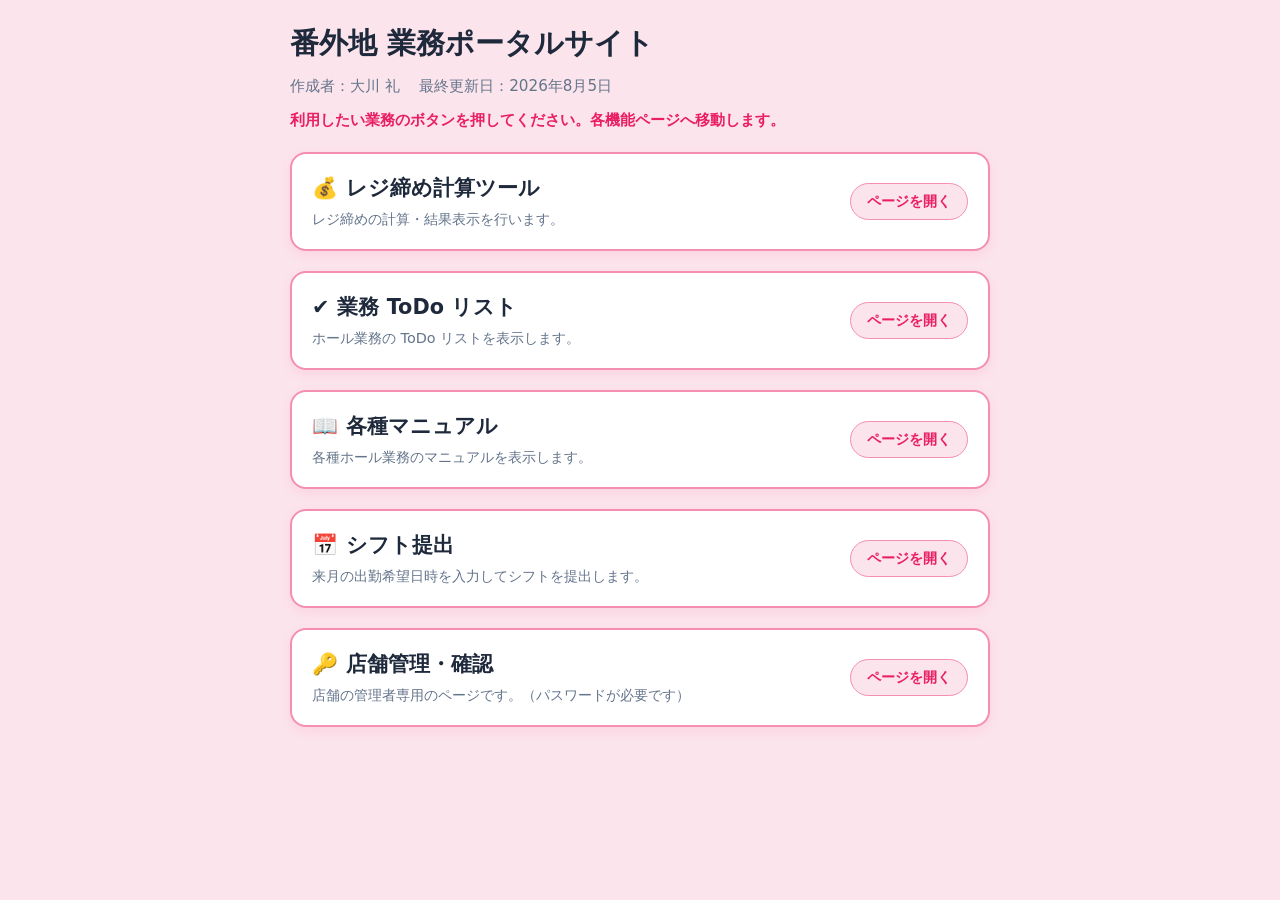
==== index.html @ 6f8019c8 "local commit" ====
<!doctype html>
<html lang="ja">
  <head>
    <meta charset="UTF-8" />
    <meta name="viewport" content="width=device-width, initial-scale=1.0" />
    <title>番外地 業務ポータルサイト</title>
    <link rel="stylesheet" href="common.css" />
    <link rel="stylesheet" href="style.css" />
  </head>
  <body>
    <!-- ヘッダー部分 -->
    <header>
      <h1>番外地 業務ポータルサイト</h1>
      <div class="meta-info">
        作成者：大川 礼 &nbsp;&nbsp; 最終更新日：2026年8月5日
      </div>
      <div class="notice">
        利用したい業務のボタンを押してください。各機能ページへ移動します。
      </div>
    </header>

    <!-- モーダル（準備中メッセージ用） -->
    <div id="modal-overlay" class="modal-overlay hidden">
      <div class="modal-content">
        <div class="modal-icon">🚧</div>
        <h2>準備中です</h2>
        <p id="modal-message">該当のページは現在準備中です。</p>
        <button type="button" class="modal-close-btn" onclick="closeModal()">
          閉じる
        </button>
      </div>
    </div>

    <!-- メインコンテンツ -->
    <main>
      <!-- レジ締めページへのボタン -->
      <div class="menu-card" onclick="navigateTo('bangaiti_calc-site.html')">
        <div class="card-info">
          <h2><span>💰</span> レジ締め計算ツール</h2>
          <p>レジ締めの計算・結果表示を行います。</p>
        </div>
        <div class="card-btn">ページを開く</div>
      </div>

      <!-- ToDoリストページへのボタン -->
      <div class="menu-card" onclick="navigateTo('todo_list.html')">
        <div class="card-info">
          <h2><span>✔️</span>業務 ToDo リスト</h2>
          <p>ホール業務の ToDo リストを表示します。</p>
        </div>
        <div class="card-btn">ページを開く</div>
      </div>

      <!-- マニュアルページへのボタン -->
      <div class="menu-card" onclick="navigateTo('manual.html')">
        <div class="card-info">
          <h2><span>📖</span>各種マニュアル</h2>
          <p>各種ホール業務のマニュアルを表示します。</p>
        </div>
        <div class="card-btn">ページを開く</div>
      </div>

      <!-- シフト提出ページへのボタン -->
      <div class="menu-card" onclick="navigateTo('shift.html')">
        <div class="card-info">
          <h2><span>📅</span> シフト提出</h2>
          <p>来月の出勤希望日時を入力してシフトを提出します。</p>
        </div>
        <div class="card-btn">ページを開く</div>
      </div>

      <!-- 店舗管理・確認へのボタン -->
      <div class="menu-card" onclick="openManagerPage()">
        <div class="card-info">
          <h2><span>🔑</span> 店舗管理・確認</h2>
          <p>店舗の管理者専用のページです。（パスワードが必要です）</p>
        </div>
        <div class="card-btn">ページを開く</div>
      </div>
    </main>

    <script src="script.js"></script>
  </body>
</html>
---- common.css ----
/* ==========================================================================
   共通デザインシステム (common.css)
   ========================================================================== */

:root {
  --bg-color: #fce4ec;       /* 淡いピンクの背景色 */
  --card-bg: #ffffff;       /* 白色の角丸カード */
  --primary-pink: #e91e63;   /* ブランドメイン（濃いピンク） */
  --primary-hover: #d81b60;  /* ボタンホバー時 */
  --border-pink: #f48fb1;    /* カードや枠線のピンク */
  --text-dark: #1e293b;      /* メインテキスト色 */
  --text-sub: #64748b;       /* サブテキスト色 */
  --danger-red: #ef4444;     /* 警告・削除色 */
  --success-green: #107c41;   /* 成功・確定色 */
  --radius-card: 16px;
  --radius-btn: 30px;
  --shadow-card: 0 4px 12px rgba(233, 30, 99, 0.08);
}

* {
  box-sizing: border-box;
}

body {
  font-family: system-ui, -apple-system, "Segoe UI", Roboto, "Helvetica Neue", Arial, "Hiragino Sans", "Hiragino Kaku Gothic ProN", Meiryo, sans-serif;
  background-color: var(--bg-color);
  color: var(--text-dark);
  margin: 0;
  padding: 24px 16px;
  display: flex;
  flex-direction: column;
  align-items: center;
}

html {
  overflow-y: scroll;
}

/* 画面中央の最大幅を統一 (ポータル、管理画面、計算、ToDo共通) */
header, main, .main-container {
  width: 100%;
  max-width: 700px;
}

/* 見出し統一 */
h1 {
  font-size: 1.8rem;
  font-weight: bold;
  color: var(--text-dark);
  margin: 0 0 12px 0;
}

h2 {
  font-size: 1.25rem;
  font-weight: bold;
  color: var(--primary-pink);
  margin: 0 0 16px 0;
}

/* カードデザイン統一 */
.card, .manager-card, .menu-card, .todo-card {
  background-color: var(--card-bg);
  border: 2px solid var(--border-pink);
  border-radius: var(--radius-card);
  padding: 20px;
  margin-bottom: 20px;
  box-shadow: var(--shadow-card);
}

/* -----------------------------------
   共通：ポータルサイトに戻るボタン
----------------------------------- */
.back-to-portal-container {
  margin-bottom: 20px;
  display: flex;
  justify-content: flex-start;
  width: 100%;
}

.back-btn {
  display: inline-flex;
  align-items: center;
  justify-content: center;
  background-color: #ffffff;
  color: var(--primary-pink);
  border: 1.5px solid var(--border-pink);
  border-radius: var(--radius-btn);
  padding: 8px 20px;
  font-size: 0.9rem;
  font-weight: bold;
  text-decoration: none;
  box-shadow: 0 2px 6px rgba(233, 30, 99, 0.08);
  transition: all 0.2s ease;
}

.back-btn:hover {
  background-color: var(--bg-color);
  border-color: var(--primary-pink);
  transform: translateY(-1px);
  box-shadow: 0 4px 10px rgba(233, 30, 99, 0.15);
}

/* -----------------------------------
   共通：ボタン＆フォームパーツ
----------------------------------- */
input[type="number"],
input[type="text"],
select {
  padding: 8px 12px;
  border: 1.5px solid var(--border-pink);
  border-radius: 8px;
  font-size: 0.95rem;
  outline: none;
  background-color: #ffffff;
  color: var(--text-dark);
  transition: border-color 0.2s;
}

input[type="number"]:focus,
input[type="text"]:focus,
select:focus {
  border-color: var(--primary-pink);
  box-shadow: 0 0 0 3px rgba(233, 30, 99, 0.15);
}

button, .action-btn {
  background-color: var(--primary-pink);
  color: #ffffff;
  border: none;
  border-radius: 8px;
  padding: 10px 18px;
  font-size: 0.95rem;
  font-weight: bold;
  cursor: pointer;
  transition: background-color 0.2s ease, transform 0.1s ease;
}

button:hover, .action-btn:hover {
  background-color: var(--primary-hover);
}

button:active, .action-btn:active {
  transform: scale(0.98);
}
---- style.css ----
/* ==========================================================================
   ポータルサイト専用スタイル (style.css)
   ========================================================================== */

/* ヘッダー固有 */
.meta-info {
  color: var(--text-sub);
  font-size: 0.95rem;
  margin-bottom: 12px;
}

.notice {
  color: var(--primary-pink);
  font-size: 0.95rem;
  font-weight: bold;
  margin-top: 8px;
  margin-bottom: 20px;
  line-height: 1.5;
}

/* メニューカード固有 */
.menu-card {
  cursor: pointer;
  display: flex;
  align-items: center;
  justify-content: space-between;
  transition: transform 0.2s ease, box-shadow 0.2s ease, border-color 0.2s ease;
}

.menu-card:hover {
  transform: translateY(-2px);
  box-shadow: 0 6px 16px rgba(233, 30, 99, 0.15);
  border-color: var(--primary-pink);
}

.card-info h2 {
  font-size: 1.3rem;
  margin: 0 0 8px 0;
  color: var(--text-dark);
  display: flex;
  align-items: center;
  gap: 8px;
}

.card-info p {
  margin: 0;
  color: var(--text-sub);
  font-size: 0.9rem;
}

.card-btn {
  background-color: var(--bg-color);
  color: var(--primary-pink);
  border: 1px solid var(--border-pink);
  border-radius: 20px;
  padding: 8px 16px;
  font-size: 0.9rem;
  font-weight: bold;
  white-space: nowrap;
  margin-left: 16px;
}

/* -----------------------------------
   「準備中」モーダルポップアップ
----------------------------------- */
.modal-overlay {
  position: fixed;
  top: 0;
  left: 0;
  width: 100%;
  height: 100%;
  background-color: rgba(0, 0, 0, 0.4);
  display: flex;
  align-items: center;
  justify-content: center;
  z-index: 1000;
  opacity: 1;
  transition: opacity 0.2s ease;
}

.modal-overlay.hidden {
  display: none;
  opacity: 0;
}

.modal-content {
  background-color: #ffffff;
  border: 2px solid var(--border-pink);
  border-radius: var(--radius-card);
  padding: 28px 24px;
  width: 90%;
  max-width: 360px;
  text-align: center;
  box-shadow: 0 8px 24px rgba(0, 0, 0, 0.15);
}

.modal-icon {
  font-size: 2.5rem;
  margin-bottom: 8px;
}

.modal-content h2 {
  font-size: 1.3rem;
  margin: 0 0 8px 0;
  color: var(--text-dark);
}

.modal-content p {
  font-size: 0.9rem;
  color: var(--text-sub);
  margin: 0 0 20px 0;
  line-height: 1.4;
}

.modal-close-btn {
  border-radius: 20px;
  padding: 8px 24px;
}
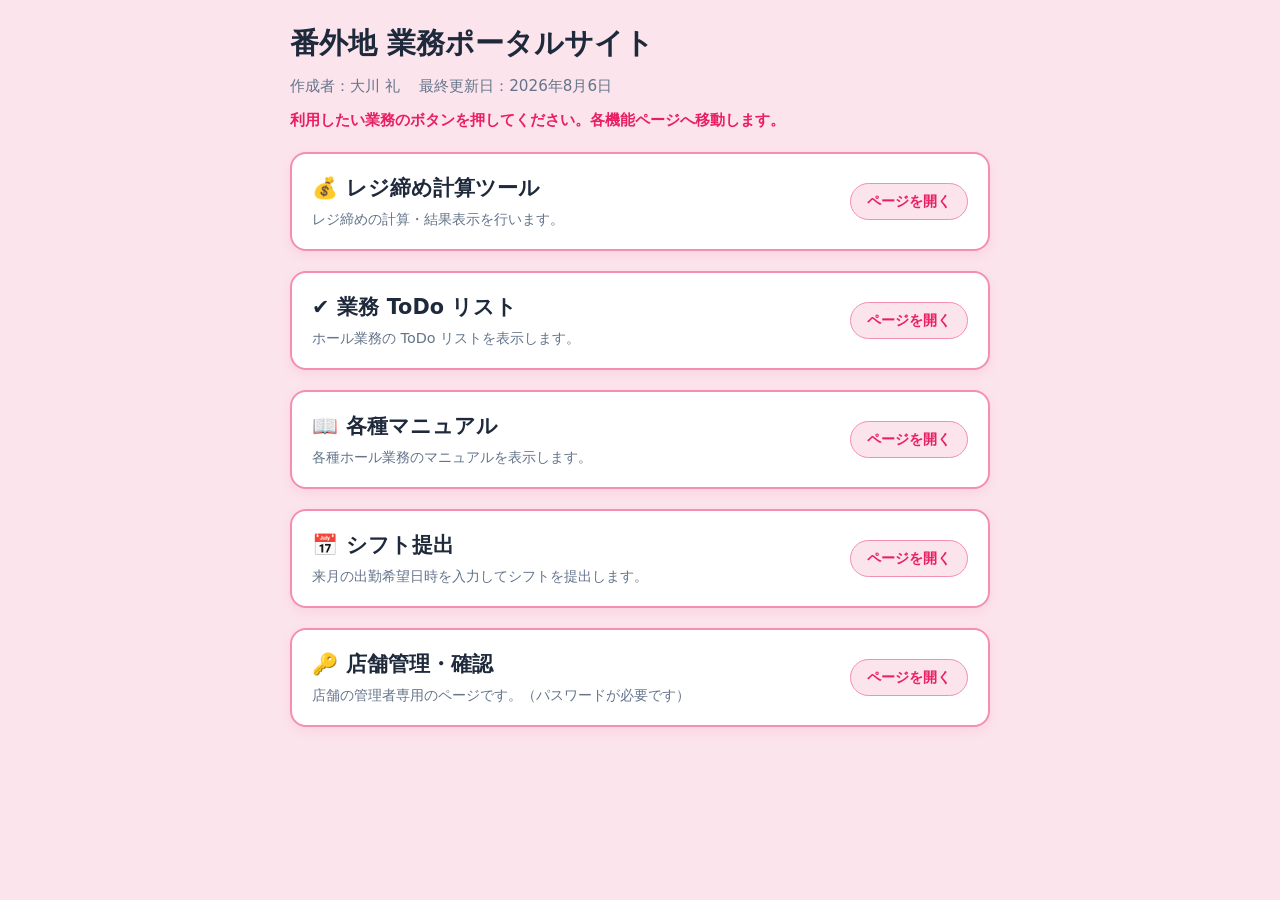
==== commit f1098d0c: "コードの変更" ====
--- a/index.html
+++ b/index.html
@@ -12,7 +12,7 @@
     <header>
       <h1>番外地 業務ポータルサイト</h1>
       <div class="meta-info">
-        作成者：大川 礼 &nbsp;&nbsp; 最終更新日：2026年8月5日
+        作成者：大川 礼 &nbsp;&nbsp; 最終更新日：2026年8月6日
       </div>
       <div class="notice">
         利用したい業務のボタンを押してください。各機能ページへ移動します。
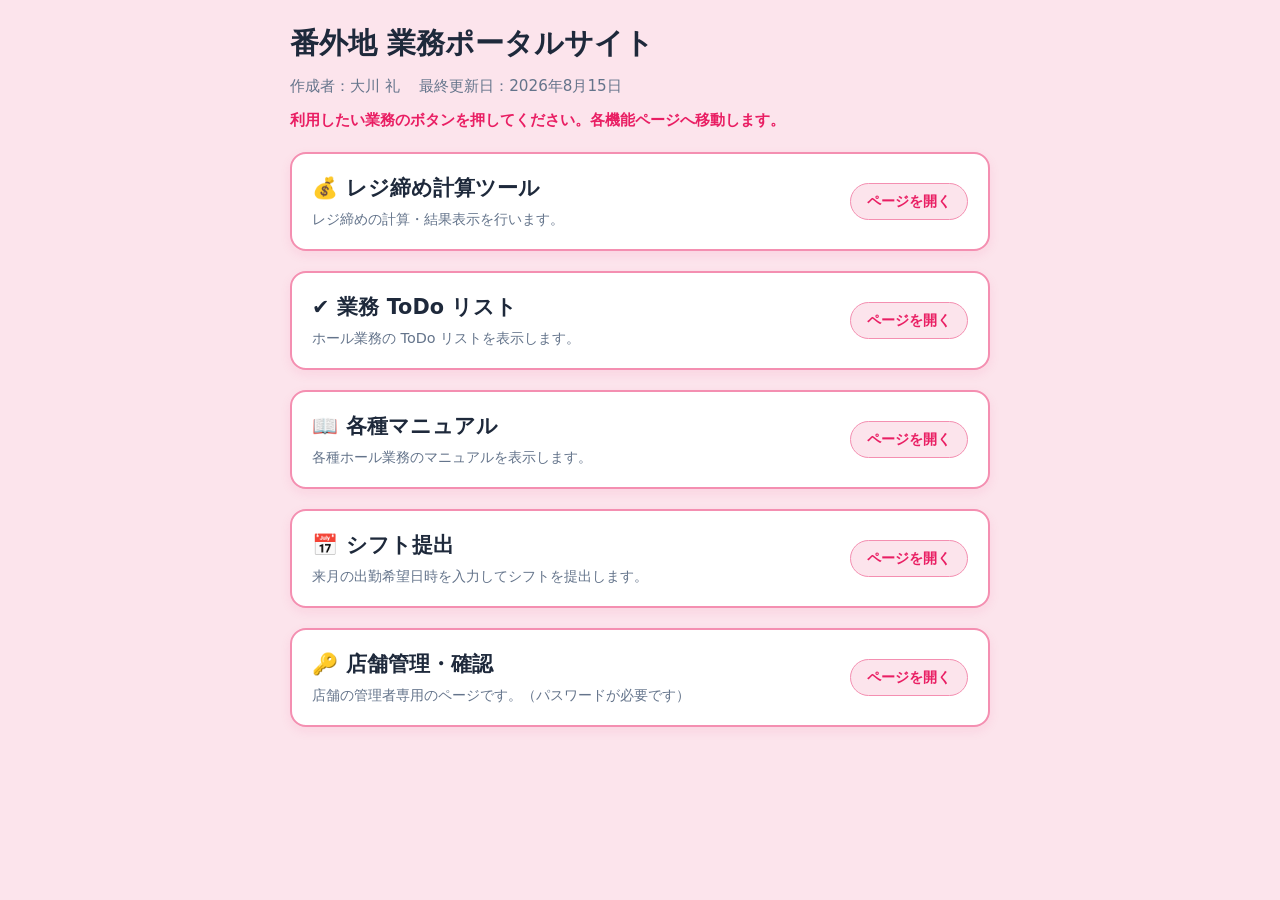
==== commit 2da21edd: "8.15_変更_1" ====
--- a/index.html
+++ b/index.html
@@ -12,7 +12,7 @@
     <header>
       <h1>番外地 業務ポータルサイト</h1>
       <div class="meta-info">
-        作成者：大川 礼 &nbsp;&nbsp; 最終更新日：2026年8月6日
+        作成者：大川 礼 &nbsp;&nbsp; 最終更新日：2026年8月15日
       </div>
       <div class="notice">
         利用したい業務のボタンを押してください。各機能ページへ移動します。
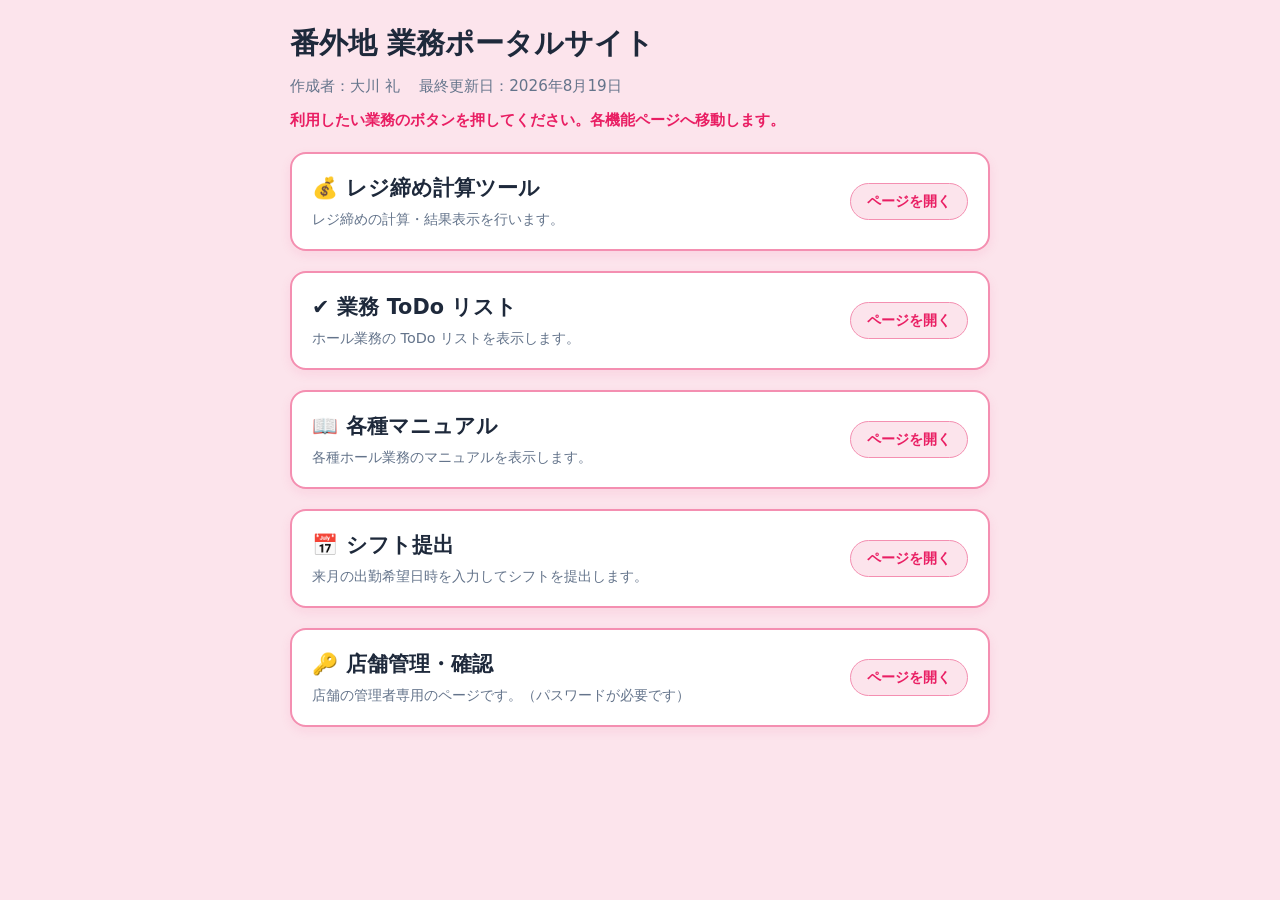
==== commit 54b25e4f: "8.19_更新修正" ====
--- a/index.html
+++ b/index.html
@@ -12,7 +12,7 @@
     <header>
       <h1>番外地 業務ポータルサイト</h1>
       <div class="meta-info">
-        作成者：大川 礼 &nbsp;&nbsp; 最終更新日：2026年8月15日
+        作成者：大川 礼 &nbsp;&nbsp; 最終更新日：2026年8月19日
       </div>
       <div class="notice">
         利用したい業務のボタンを押してください。各機能ページへ移動します。
--- a/common.css
+++ b/common.css
@@ -3,15 +3,15 @@
    ========================================================================== */
 
 :root {
-  --bg-color: #fce4ec;       /* 淡いピンクの背景色 */
-  --card-bg: #ffffff;       /* 白色の角丸カード */
-  --primary-pink: #e91e63;   /* ブランドメイン（濃いピンク） */
-  --primary-hover: #d81b60;  /* ボタンホバー時 */
-  --border-pink: #f48fb1;    /* カードや枠線のピンク */
-  --text-dark: #1e293b;      /* メインテキスト色 */
-  --text-sub: #64748b;       /* サブテキスト色 */
-  --danger-red: #ef4444;     /* 警告・削除色 */
-  --success-green: #107c41;   /* 成功・確定色 */
+  --bg-color: #fce4ec; /* 淡いピンクの背景色 */
+  --card-bg: #ffffff; /* 白色の角丸カード */
+  --primary-pink: #e91e63; /* ブランドメイン（濃いピンク） */
+  --primary-hover: #d81b60; /* ボタンホバー時 */
+  --border-pink: #f48fb1; /* カードや枠線のピンク */
+  --text-dark: #1e293b; /* メインテキスト色 */
+  --text-sub: #64748b; /* サブテキスト色 */
+  --danger-red: #ef4444; /* 警告・削除色 */
+  --success-green: #107c41; /* 成功・確定色 */
   --radius-card: 16px;
   --radius-btn: 30px;
   --shadow-card: 0 4px 12px rgba(233, 30, 99, 0.08);
@@ -22,7 +22,17 @@
 }
 
 body {
-  font-family: system-ui, -apple-system, "Segoe UI", Roboto, "Helvetica Neue", Arial, "Hiragino Sans", "Hiragino Kaku Gothic ProN", Meiryo, sans-serif;
+  font-family:
+    system-ui,
+    -apple-system,
+    "Segoe UI",
+    Roboto,
+    "Helvetica Neue",
+    Arial,
+    "Hiragino Sans",
+    "Hiragino Kaku Gothic ProN",
+    Meiryo,
+    sans-serif;
   background-color: var(--bg-color);
   color: var(--text-dark);
   margin: 0;
@@ -37,7 +47,9 @@
 }
 
 /* 画面中央の最大幅を統一 (ポータル、管理画面、計算、ToDo共通) */
-header, main, .main-container {
+header,
+main,
+.main-container {
   width: 100%;
   max-width: 700px;
 }
@@ -58,7 +70,10 @@
 }
 
 /* カードデザイン統一 */
-.card, .manager-card, .menu-card, .todo-card {
+.card,
+.manager-card,
+.menu-card,
+.todo-card {
   background-color: var(--card-bg);
   border: 2px solid var(--border-pink);
   border-radius: var(--radius-card);
@@ -123,7 +138,8 @@
   box-shadow: 0 0 0 3px rgba(233, 30, 99, 0.15);
 }
 
-button, .action-btn {
+button,
+.action-btn {
   background-color: var(--primary-pink);
   color: #ffffff;
   border: none;
@@ -132,13 +148,74 @@
   font-size: 0.95rem;
   font-weight: bold;
   cursor: pointer;
-  transition: background-color 0.2s ease, transform 0.1s ease;
-}
-
-button:hover, .action-btn:hover {
+  transition:
+    background-color 0.2s ease,
+    transform 0.1s ease;
+}
+
+button:hover,
+.action-btn:hover {
   background-color: var(--primary-hover);
 }
 
-button:active, .action-btn:active {
+button:active,
+.action-btn:active {
   transform: scale(0.98);
+}
+
+/* -----------------------------------
+   共通：タブナビゲーション＆ボタン
+----------------------------------- */
+.tab-container,
+.manual-nav {
+  display: flex;
+  flex-wrap: wrap;
+  gap: 10px;
+  margin-top: 20px;
+  margin-bottom: 20px;
+  justify-content: flex-start;
+}
+
+.tab-btn {
+  background-color: #ffffff;
+  color: var(--primary-pink);
+  border: 1.5px solid var(--border-pink);
+  border-radius: var(--radius-btn);
+  padding: 8px 18px;
+  font-size: 0.9rem;
+  font-weight: bold;
+  cursor: pointer;
+  transition: all 0.2s ease;
+  box-shadow: 0 2px 6px rgba(233, 30, 99, 0.05);
+}
+
+.tab-btn:hover {
+  background-color: var(--bg-color);
+  border-color: var(--primary-pink);
+  transform: translateY(-1px);
+}
+
+.tab-btn.active {
+  background-color: var(--primary-pink);
+  color: #ffffff;
+  border-color: var(--primary-pink);
+  box-shadow: 0 4px 10px rgba(233, 30, 99, 0.25);
+}
+
+/* -----------------------------------
+   共通：初期案内メッセージカード
+----------------------------------- */
+.default-message {
+  text-align: center;
+  color: var(--text-sub);
+  padding: 32px 20px;
+}
+
+.default-message p {
+  margin: 0;
+  font-size: 0.95rem;
+}
+
+.default-message.hidden {
+  display: none;
 }
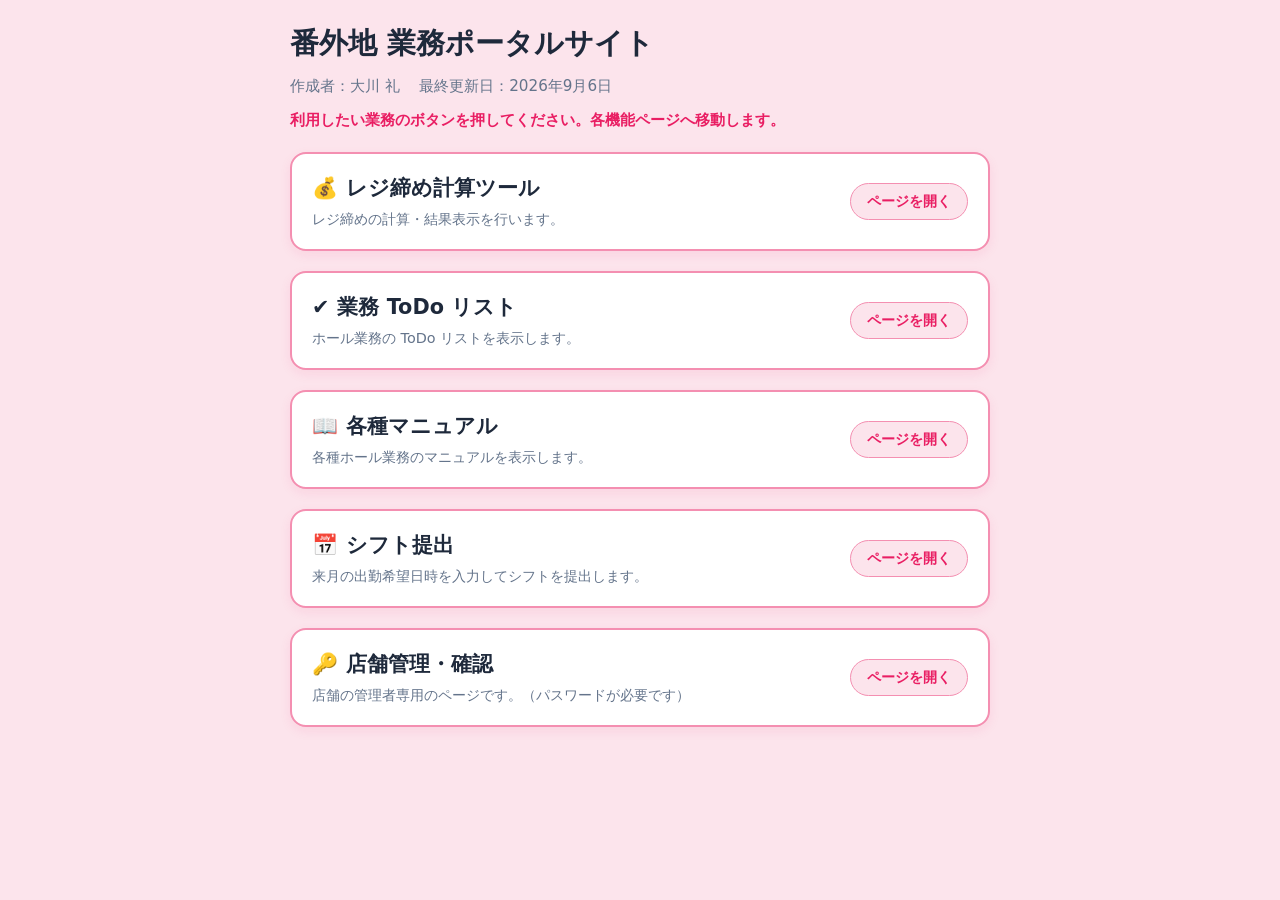
==== commit 3cdb7b0d: "変更" ====
--- a/index.html
+++ b/index.html
@@ -12,7 +12,7 @@
     <header>
       <h1>番外地 業務ポータルサイト</h1>
       <div class="meta-info">
-        作成者：大川 礼 &nbsp;&nbsp; 最終更新日：2026年8月19日
+        作成者：大川 礼 &nbsp;&nbsp; 最終更新日：2026年9月6日
       </div>
       <div class="notice">
         利用したい業務のボタンを押してください。各機能ページへ移動します。
@@ -34,7 +34,7 @@
     <!-- メインコンテンツ -->
     <main>
       <!-- レジ締めページへのボタン -->
-      <div class="menu-card" onclick="navigateTo('bangaiti_calc-site.html')">
+      <div class="menu-card" onclick="navigateTo('cash_register_closing.html')">
         <div class="card-info">
           <h2><span>💰</span> レジ締め計算ツール</h2>
           <p>レジ締めの計算・結果表示を行います。</p>
--- a/common.css
+++ b/common.css
@@ -1,5 +1,5 @@
 /* ==========================================================================
-   共通デザインシステム (common.css)
+   共通デザインシステム
    ========================================================================== */
 
 :root {
@@ -218,4 +218,4 @@
 
 .default-message.hidden {
   display: none;
-}+}
--- a/style.css
+++ b/style.css
@@ -1,5 +1,5 @@
 /* ==========================================================================
-   ポータルサイト専用スタイル (style.css)
+   ポータルサイト専用スタイル
    ========================================================================== */
 
 /* ヘッダー固有 */
@@ -24,7 +24,10 @@
   display: flex;
   align-items: center;
   justify-content: space-between;
-  transition: transform 0.2s ease, box-shadow 0.2s ease, border-color 0.2s ease;
+  transition:
+    transform 0.2s ease,
+    box-shadow 0.2s ease,
+    border-color 0.2s ease;
 }
 
 .menu-card:hover {
@@ -115,4 +118,4 @@
 .modal-close-btn {
   border-radius: 20px;
   padding: 8px 24px;
-}+}
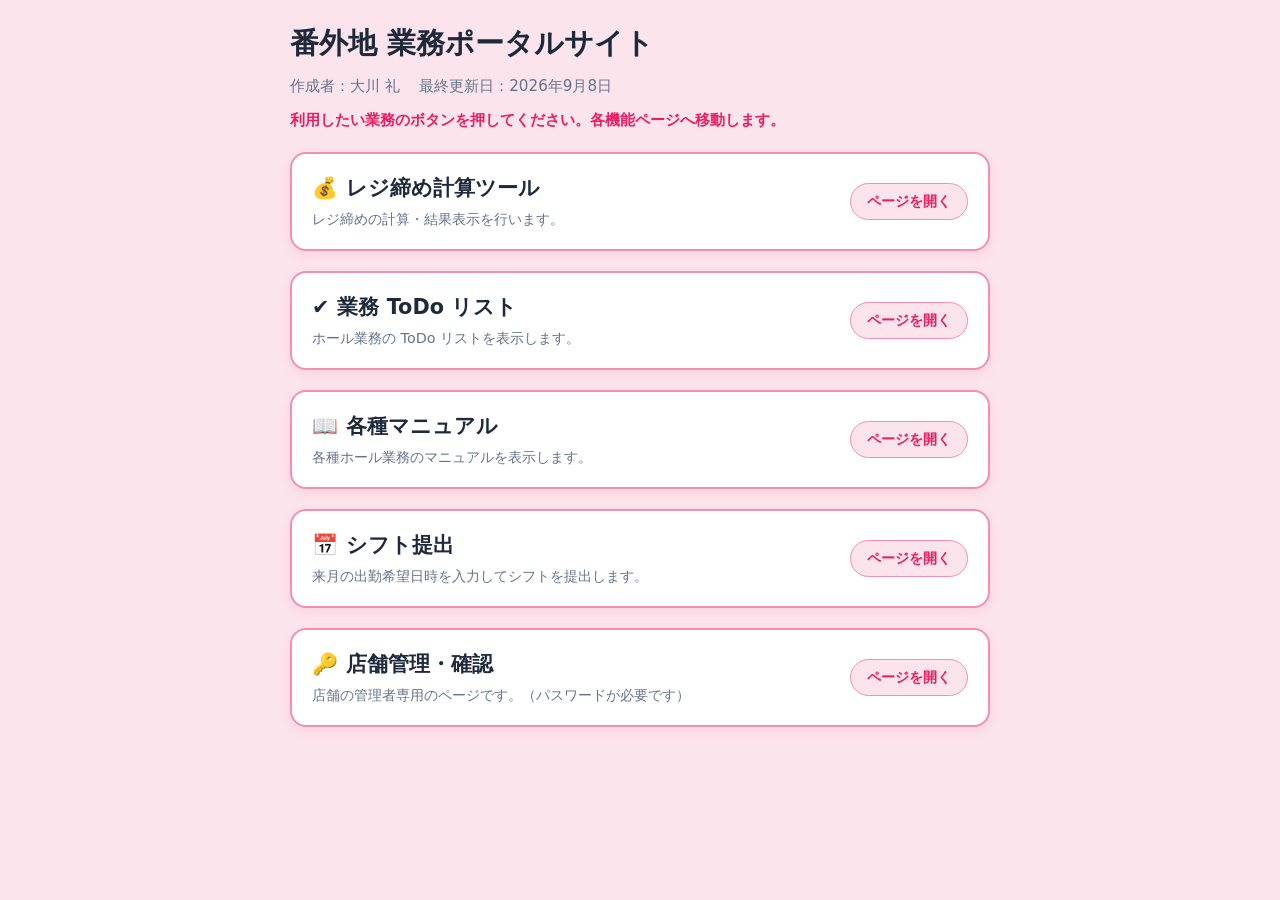
==== commit 414c363c: "9/7修正" ====
--- a/index.html
+++ b/index.html
@@ -12,7 +12,7 @@
     <header>
       <h1>番外地 業務ポータルサイト</h1>
       <div class="meta-info">
-        作成者：大川 礼 &nbsp;&nbsp; 最終更新日：2026年9月6日
+        作成者：大川 礼 &nbsp;&nbsp; 最終更新日：2026年9月8日
       </div>
       <div class="notice">
         利用したい業務のボタンを押してください。各機能ページへ移動します。
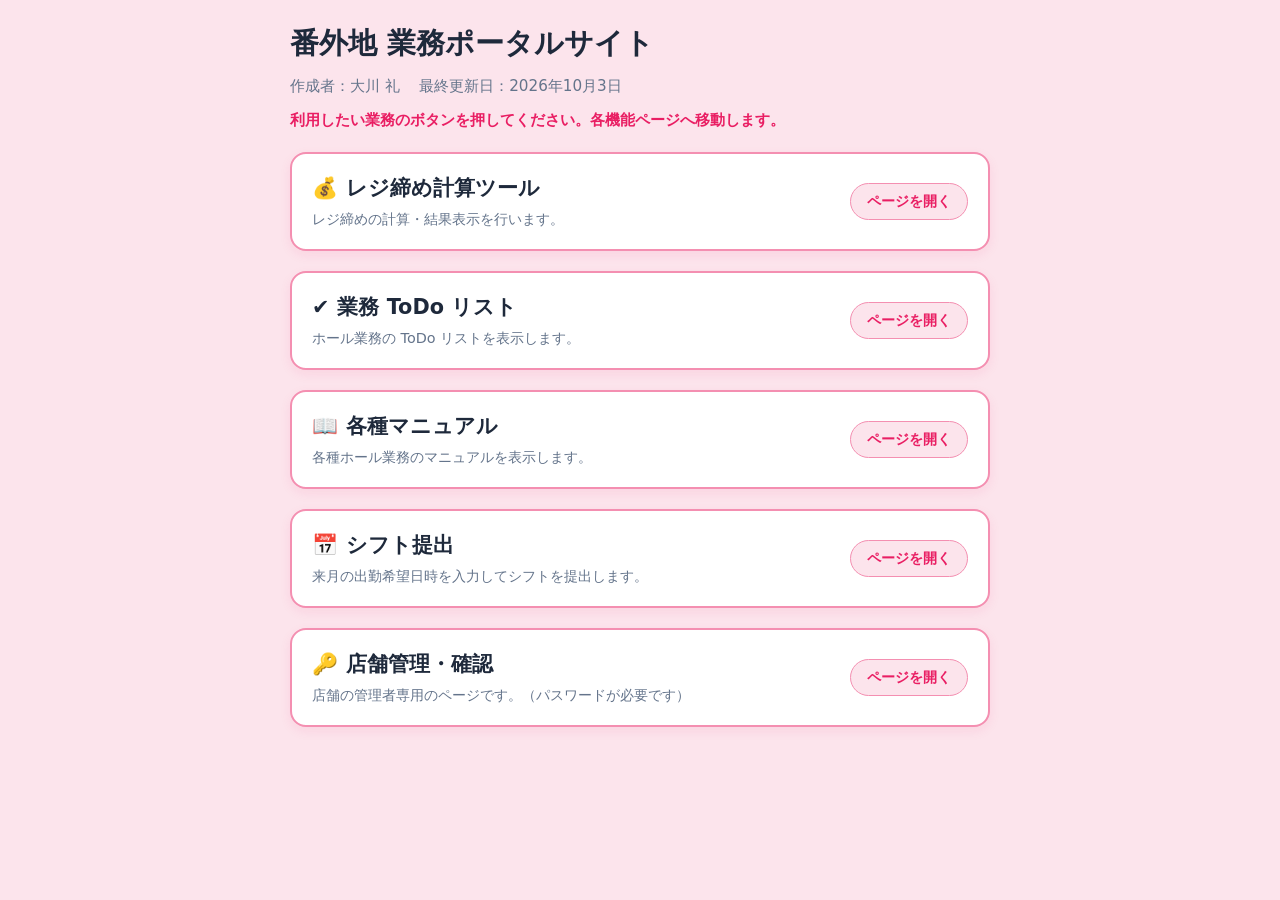
==== commit 52c9b327: "10/3修正" ====
--- a/index.html
+++ b/index.html
@@ -12,7 +12,7 @@
     <header>
       <h1>番外地 業務ポータルサイト</h1>
       <div class="meta-info">
-        作成者：大川 礼 &nbsp;&nbsp; 最終更新日：2026年9月8日
+        作成者：大川 礼 &nbsp;&nbsp; 最終更新日：2026年10月3日
       </div>
       <div class="notice">
         利用したい業務のボタンを押してください。各機能ページへ移動します。
